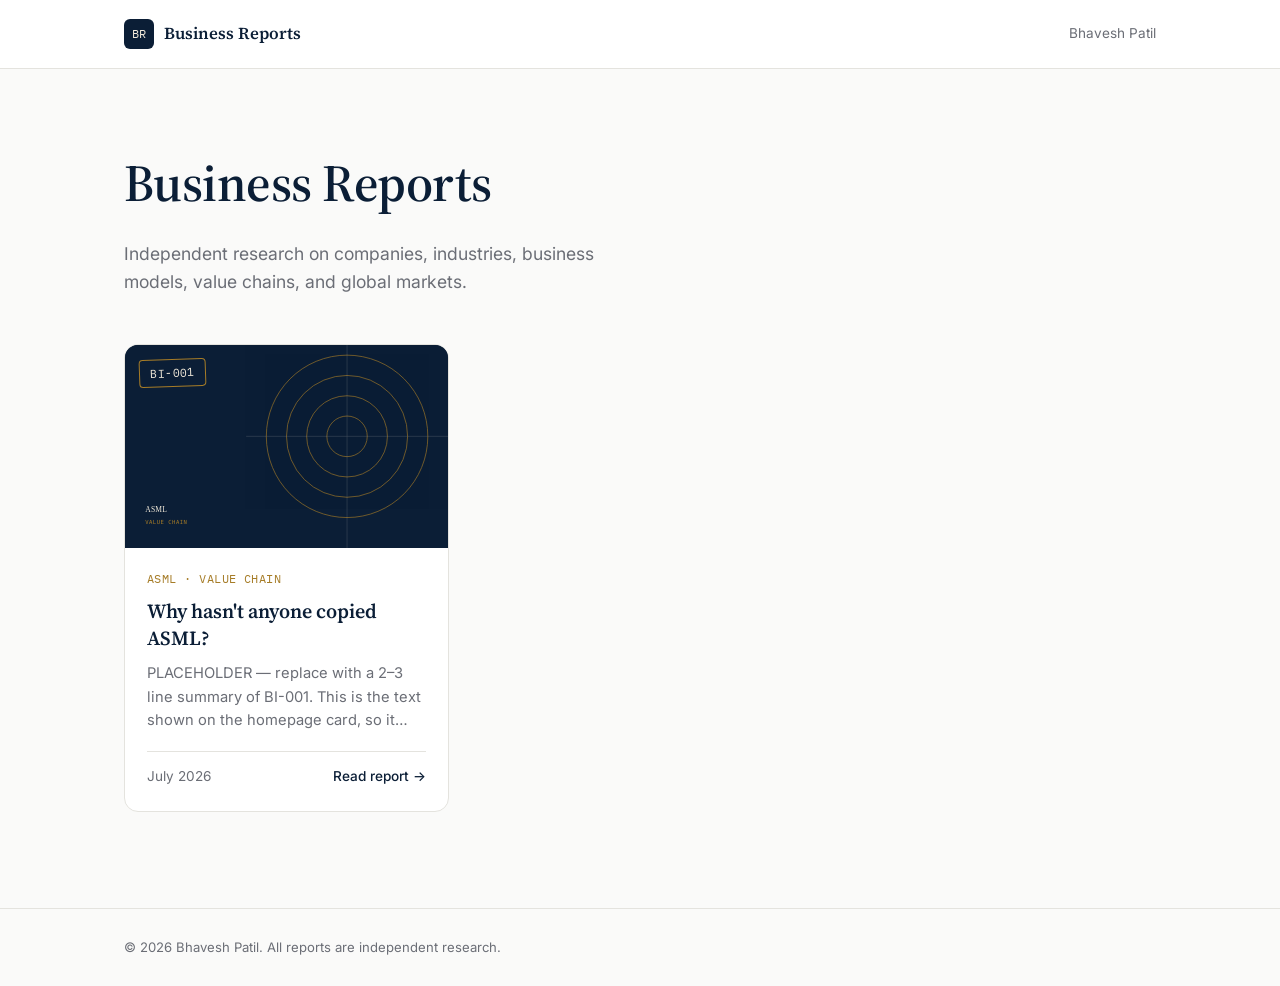
==== index.html @ 38dec007 "Initial commit - Business Reports website" ====
<!DOCTYPE html>
<html lang="en">
<head>
  <meta charset="UTF-8" />
  <meta name="viewport" content="width=device-width, initial-scale=1.0" />
  <title>Business Reports — Independent research by Bhavesh Patil</title>
  <meta name="description" content="Independent research on companies, industries, business models, value chains, and global markets." />
  <link rel="icon" type="image/svg+xml" href="assets/images/favicon.svg" />

  <link rel="preconnect" href="https://fonts.googleapis.com" />
  <link rel="preconnect" href="https://fonts.gstatic.com" crossorigin />
  <link href="https://fonts.googleapis.com/css2?family=Source+Serif+4:opsz,wght@8..60,400;8..60,600;8..60,700&family=Inter:wght@400;500;600&family=IBM+Plex+Mono:wght@500&display=swap" rel="stylesheet" />

  <link rel="stylesheet" href="style.css" />
</head>
<body>

  <header class="site-header">
    <div class="wrap site-header__inner">
      <a class="brand" href="index.html">
        <span class="brand__mark" aria-hidden="true">BR</span>
        <span class="brand__name">Business Reports</span>
      </a>
      <a class="brand__author" href="https://www.linkedin.com" target="_blank" rel="noopener">Bhavesh Patil</a>
    </div>
  </header>

  <main>
    <section class="hero">
      <div class="wrap">
        <h1 class="hero__title">Business Reports</h1>
        <p class="hero__tagline">Independent research on companies, industries, business models, value chains, and global markets.</p>
      </div>
    </section>

    <section class="reports">
      <div class="wrap">
        <p id="grid-state" class="state-message" role="status" hidden></p>
        <div id="report-grid" class="grid" aria-live="polite"></div>
      </div>
    </section>
  </main>

  <footer class="site-footer">
    <div class="wrap">
      <p>&copy; 2026 Bhavesh Patil. All reports are independent research.</p>
    </div>
  </footer>

  <noscript>
    <p class="wrap">This site needs JavaScript enabled to display reports.</p>
  </noscript>

  <script type="module" src="js/home.js"></script>
</body>
</html>
---- style.css ----
/* ==========================================================================
   Business Reports — Design System
   Palette:  navy (authority) + antique gold (accent, used sparingly)
   Type:     Source Serif 4 (headlines) / Inter (body & UI) / IBM Plex Mono (case-file data)
   Signature: the "stamp" badge — report IDs read like a case file number
   ========================================================================== */

:root {
  /* Color */
  --color-navy-900: #0b1e36;
  --color-navy-700: #14314f;
  --color-gold-600: #a67c27;
  --color-gold-100: #f4ecdc;
  --color-paper: #fafaf9;
  --color-surface: #ffffff;
  --color-ink: #17181a;
  --color-muted: #6b6e76;
  --color-line: #e4e3de;

  /* Type */
  --font-display: "Source Serif 4", Georgia, serif;
  --font-body: "Inter", -apple-system, BlinkMacSystemFont, "Segoe UI", sans-serif;
  --font-mono: "IBM Plex Mono", ui-monospace, Menlo, monospace;

  /* Layout */
  --wrap-max: 1080px;
  --radius: 10px;
  --radius-lg: 14px;
  --border: 1px solid var(--color-line);
}

/* ---- Reset ---- */
* {
  box-sizing: border-box;
}

html {
  -webkit-text-size-adjust: 100%;
}

body {
  margin: 0;
  background: var(--color-paper);
  color: var(--color-ink);
  font-family: var(--font-body);
  font-size: 16px;
  line-height: 1.6;
  -webkit-font-smoothing: antialiased;
}

img {
  max-width: 100%;
  display: block;
}

a {
  color: inherit;
  text-decoration: none;
}

ul {
  list-style: none;
  margin: 0;
  padding: 0;
}

h1, h2, h3 {
  font-family: var(--font-display);
  margin: 0;
  font-weight: 600;
  color: var(--color-navy-900);
}

p {
  margin: 0;
}

:focus-visible {
  outline: 2px solid var(--color-gold-600);
  outline-offset: 3px;
}

@media (prefers-reduced-motion: reduce) {
  * {
    animation-duration: 0.001ms !important;
    transition-duration: 0.001ms !important;
  }
}

.wrap {
  max-width: var(--wrap-max);
  margin: 0 auto;
  padding: 0 24px;
}

/* ---- Header ---- */
.site-header {
  border-bottom: var(--border);
  background: var(--color-surface);
}

.site-header__inner {
  display: flex;
  align-items: center;
  justify-content: space-between;
  height: 68px;
}

.brand {
  display: flex;
  align-items: center;
  gap: 10px;
}

.brand__mark {
  display: inline-flex;
  align-items: center;
  justify-content: center;
  width: 30px;
  height: 30px;
  border-radius: 6px;
  background: var(--color-navy-900);
  color: var(--color-gold-100);
  font-family: var(--font-mono);
  font-size: 12px;
  letter-spacing: 0.02em;
}

.brand__name {
  font-family: var(--font-display);
  font-weight: 600;
  font-size: 1.05rem;
  color: var(--color-navy-900);
}

.brand__author {
  font-size: 0.85rem;
  color: var(--color-muted);
  transition: color 0.15s ease;
}

.brand__author:hover {
  color: var(--color-navy-900);
}

/* ---- Hero ---- */
.hero {
  padding: 72px 0 48px;
}

.hero__title {
  font-size: clamp(2.25rem, 5vw, 3.25rem);
  letter-spacing: -0.01em;
  margin-bottom: 16px;
}

.hero__tagline {
  max-width: 46ch;
  font-size: 1.1rem;
  color: var(--color-muted);
}

/* ---- State messages (empty / error) ---- */
.state-message {
  color: var(--color-muted);
  padding: 32px 0;
  font-size: 0.95rem;
}

/* ---- Report grid & cards ---- */
.reports {
  padding-bottom: 96px;
}

.grid {
  display: grid;
  grid-template-columns: repeat(auto-fill, minmax(300px, 1fr));
  gap: 28px;
}

.card {
  border: var(--border);
  border-radius: var(--radius-lg);
  background: var(--color-surface);
  overflow: hidden;
  transition: border-color 0.15s ease, transform 0.15s ease;
}

.card:hover {
  border-color: var(--color-navy-700);
  transform: translateY(-2px);
}

.card__link {
  display: block;
}

.card__cover {
  position: relative;
  aspect-ratio: 16 / 10;
  background: var(--color-navy-900);
  overflow: hidden;
}

.card__cover img {
  width: 100%;
  height: 100%;
  object-fit: cover;
}

/* The "stamp" — the site's signature element. A case-file number,
   set in mono type on a navy tag, tilted slightly like something
   physically stamped onto a folder. Reused on the report page header. */
.stamp {
  position: absolute;
  top: 14px;
  left: 14px;
  display: inline-block;
  padding: 4px 10px;
  background: var(--color-navy-900);
  color: var(--color-gold-100);
  font-family: var(--font-mono);
  font-size: 0.72rem;
  letter-spacing: 0.04em;
  border-radius: 4px;
  border: 1px solid var(--color-gold-600);
  transform: rotate(-2deg);
}

.card__body {
  padding: 22px 22px 24px;
}

.card__meta {
  font-family: var(--font-mono);
  font-size: 0.72rem;
  letter-spacing: 0.04em;
  text-transform: uppercase;
  color: var(--color-gold-600);
  margin-bottom: 10px;
}

.card__title {
  font-size: 1.25rem;
  line-height: 1.35;
  margin-bottom: 10px;
}

.card__summary {
  color: var(--color-muted);
  font-size: 0.92rem;
  margin-bottom: 18px;
  display: -webkit-box;
  -webkit-line-clamp: 3;
  -webkit-box-orient: vertical;
  overflow: hidden;
}

.card__footer {
  display: flex;
  align-items: center;
  justify-content: space-between;
  border-top: var(--border);
  padding-top: 14px;
  font-size: 0.85rem;
}

.card__date {
  color: var(--color-muted);
}

.card__cta {
  color: var(--color-navy-900);
  font-weight: 500;
}

/* ---- Report page ---- */
.back-link {
  display: inline-block;
  margin: 32px 0 24px;
  color: var(--color-muted);
  font-size: 0.9rem;
}

.back-link:hover {
  color: var(--color-navy-900);
}

.report-page {
  max-width: 760px;
  padding-bottom: 96px;
}

.report-header {
  margin-bottom: 40px;
}

.report-header .stamp {
  position: static;
  transform: rotate(-2deg);
  margin-bottom: 18px;
}

.report-title {
  font-size: clamp(1.75rem, 4vw, 2.5rem);
  line-height: 1.3;
  margin-bottom: 24px;
}

.report-meta {
  display: flex;
  flex-wrap: wrap;
  gap: 20px 32px;
  border-top: var(--border);
  border-bottom: var(--border);
  padding: 16px 0;
}

.report-meta li {
  font-size: 0.9rem;
  color: var(--color-ink);
}

.report-meta__label {
  display: block;
  font-family: var(--font-mono);
  font-size: 0.68rem;
  letter-spacing: 0.05em;
  text-transform: uppercase;
  color: var(--color-muted);
  margin-bottom: 4px;
}

.report-section {
  margin-bottom: 44px;
}

.report-section__label {
  font-family: var(--font-mono);
  font-size: 0.78rem;
  letter-spacing: 0.04em;
  text-transform: uppercase;
  color: var(--color-gold-600);
  font-weight: 500;
  margin-bottom: 14px;
}

.report-summary {
  font-family: var(--font-display);
  font-size: 1.2rem;
  line-height: 1.6;
  color: var(--color-navy-900);
}

.report-lessons {
  background: var(--color-gold-100);
  border: 1px solid var(--color-gold-600);
  border-radius: var(--radius);
  padding: 24px 28px;
}

.report-lessons .report-section__label {
  color: var(--color-navy-900);
}

.report-lessons__list li {
  position: relative;
  padding-left: 20px;
  margin-bottom: 10px;
  font-size: 0.98rem;
}

.report-lessons__list li:last-child {
  margin-bottom: 0;
}

.report-lessons__list li::before {
  content: "";
  position: absolute;
  left: 0;
  top: 0.6em;
  width: 6px;
  height: 6px;
  border-radius: 50%;
  background: var(--color-gold-600);
}

.report-pdf__header {
  display: flex;
  align-items: center;
  justify-content: space-between;
  gap: 16px;
  margin-bottom: 14px;
}

.report-pdf__frame {
  border: var(--border);
  border-radius: var(--radius);
  overflow: hidden;
  background: var(--color-surface);
}

.report-pdf__frame iframe {
  width: 100%;
  height: 70vh;
  min-height: 420px;
  border: 0;
  display: block;
}

.button {
  display: inline-flex;
  align-items: center;
  gap: 8px;
  padding: 10px 18px;
  background: var(--color-navy-900);
  color: var(--color-paper);
  border-radius: 8px;
  font-size: 0.88rem;
  font-weight: 500;
  white-space: nowrap;
  transition: background 0.15s ease;
}

.button:hover {
  background: var(--color-navy-700);
}

/* ---- Footer ---- */
.site-footer {
  border-top: var(--border);
}

.site-footer .wrap {
  padding: 28px 24px;
  font-size: 0.82rem;
  color: var(--color-muted);
}

/* ---- Responsive ---- */
@media (max-width: 640px) {
  .site-header__inner {
    height: 60px;
  }

  .brand__author {
    display: none;
  }

  .hero {
    padding: 48px 0 32px;
  }

  .grid {
    grid-template-columns: 1fr;
  }

  .report-pdf__header {
    flex-direction: column;
    align-items: flex-start;
  }
}
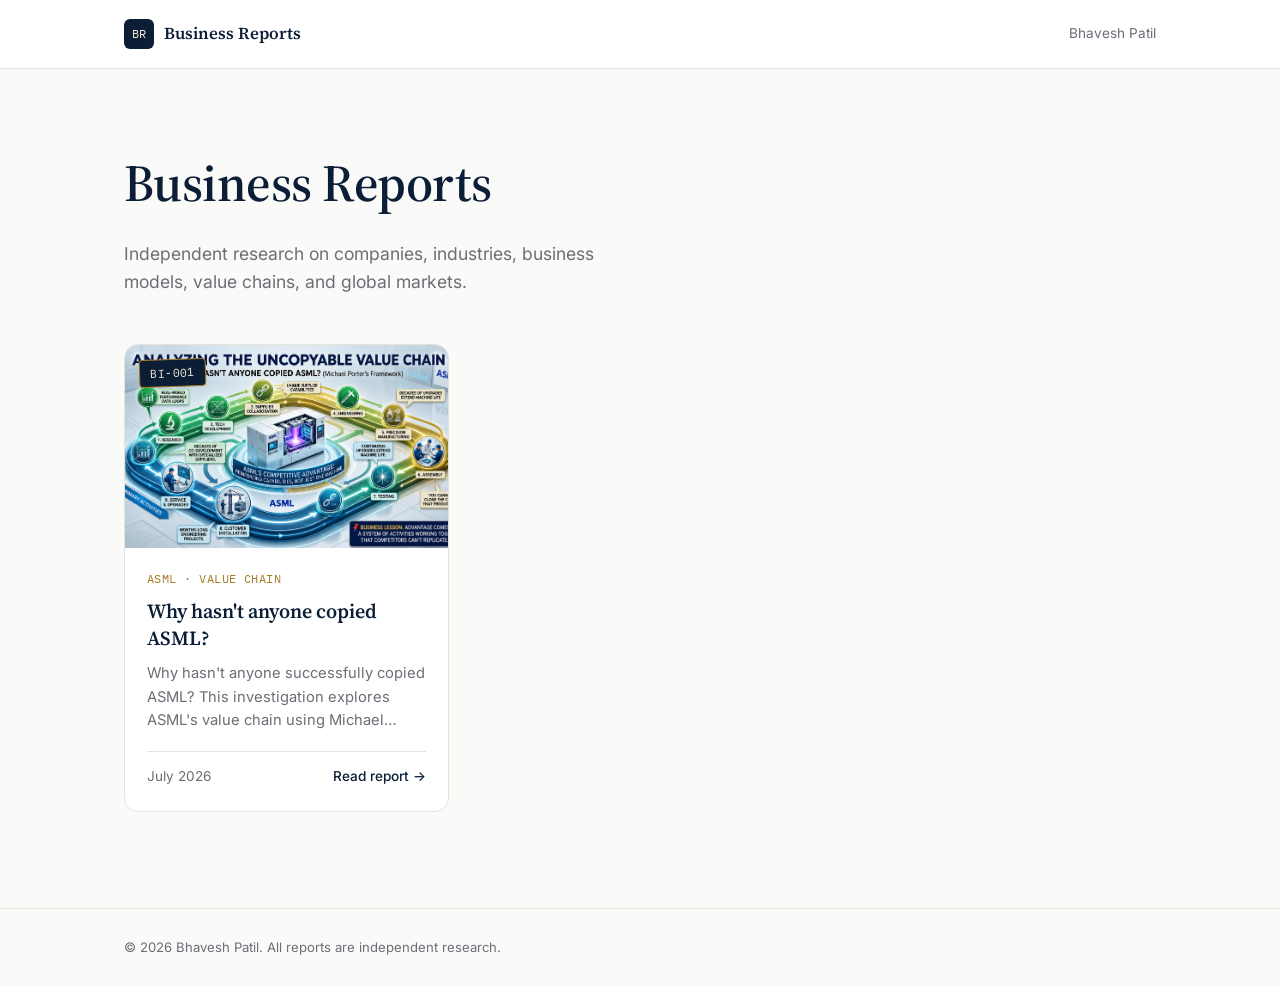
==== commit b3ac3552: "Update LinkedIn profile URL" ====
--- a/index.html
+++ b/index.html
@@ -21,7 +21,7 @@
         <span class="brand__mark" aria-hidden="true">BR</span>
         <span class="brand__name">Business Reports</span>
       </a>
-      <a class="brand__author" href="https://www.linkedin.com" target="_blank" rel="noopener">Bhavesh Patil</a>
+      <a class="brand__author" href="www.linkedin.com/in/bhaveshh-patill" target="_blank" rel="noopener">Bhavesh Patil</a>
     </div>
   </header>
 
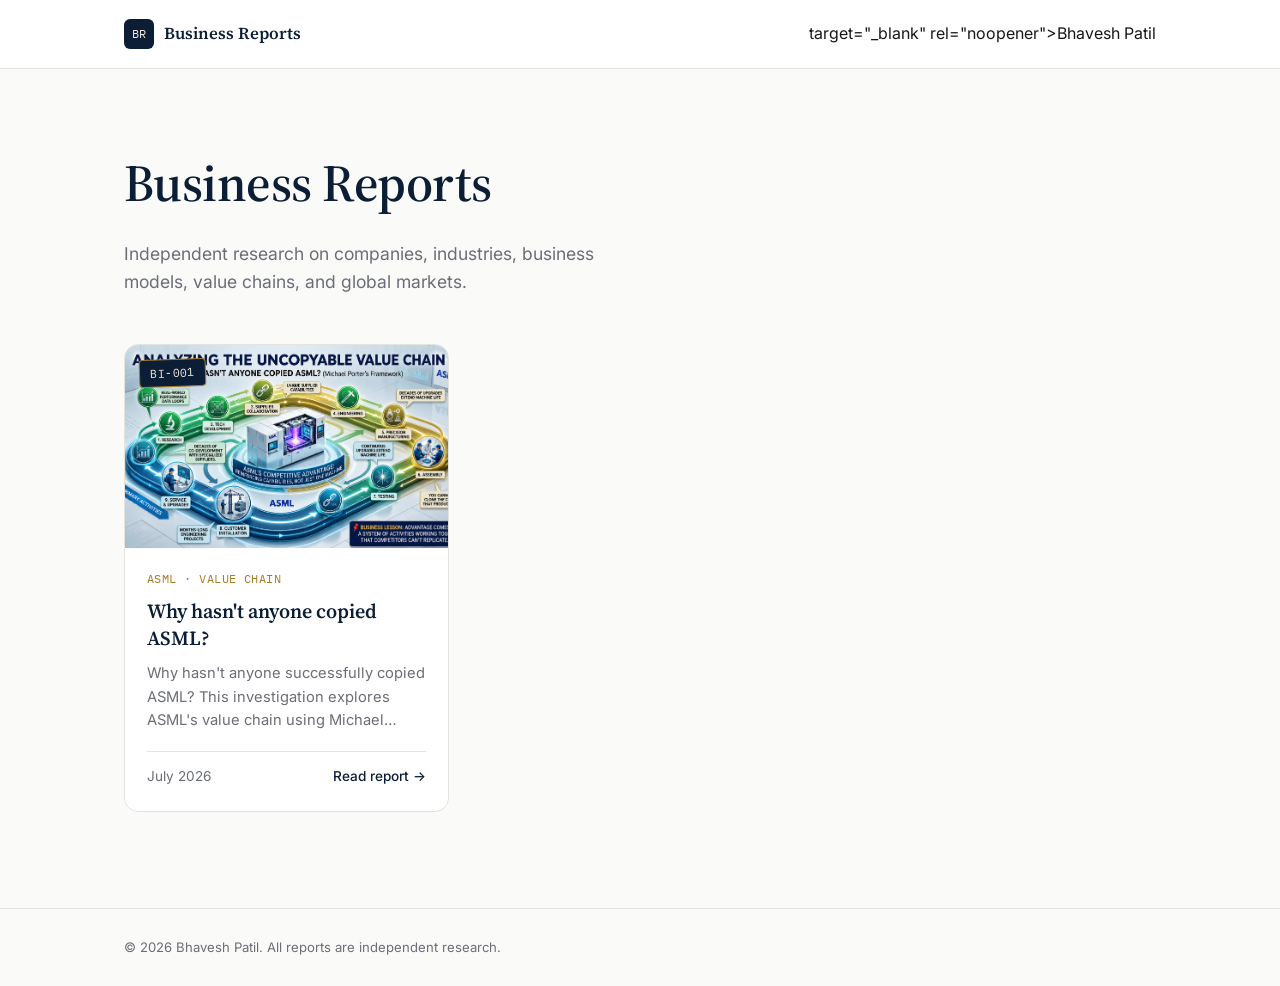
==== commit 1bdecc4e: "Update LinkedIn profile URL" ====
--- a/index.html
+++ b/index.html
@@ -21,7 +21,7 @@
         <span class="brand__mark" aria-hidden="true">BR</span>
         <span class="brand__name">Business Reports</span>
       </a>
-      <a class="brand__author" href="www.linkedin.com/in/bhaveshh-patill" target="_blank" rel="noopener">Bhavesh Patil</a>
+      <a class="brand__author" href="https://www.linkedin.com/in/bhaveshh-patill"></a> target="_blank" rel="noopener">Bhavesh Patil</a>
     </div>
   </header>
 
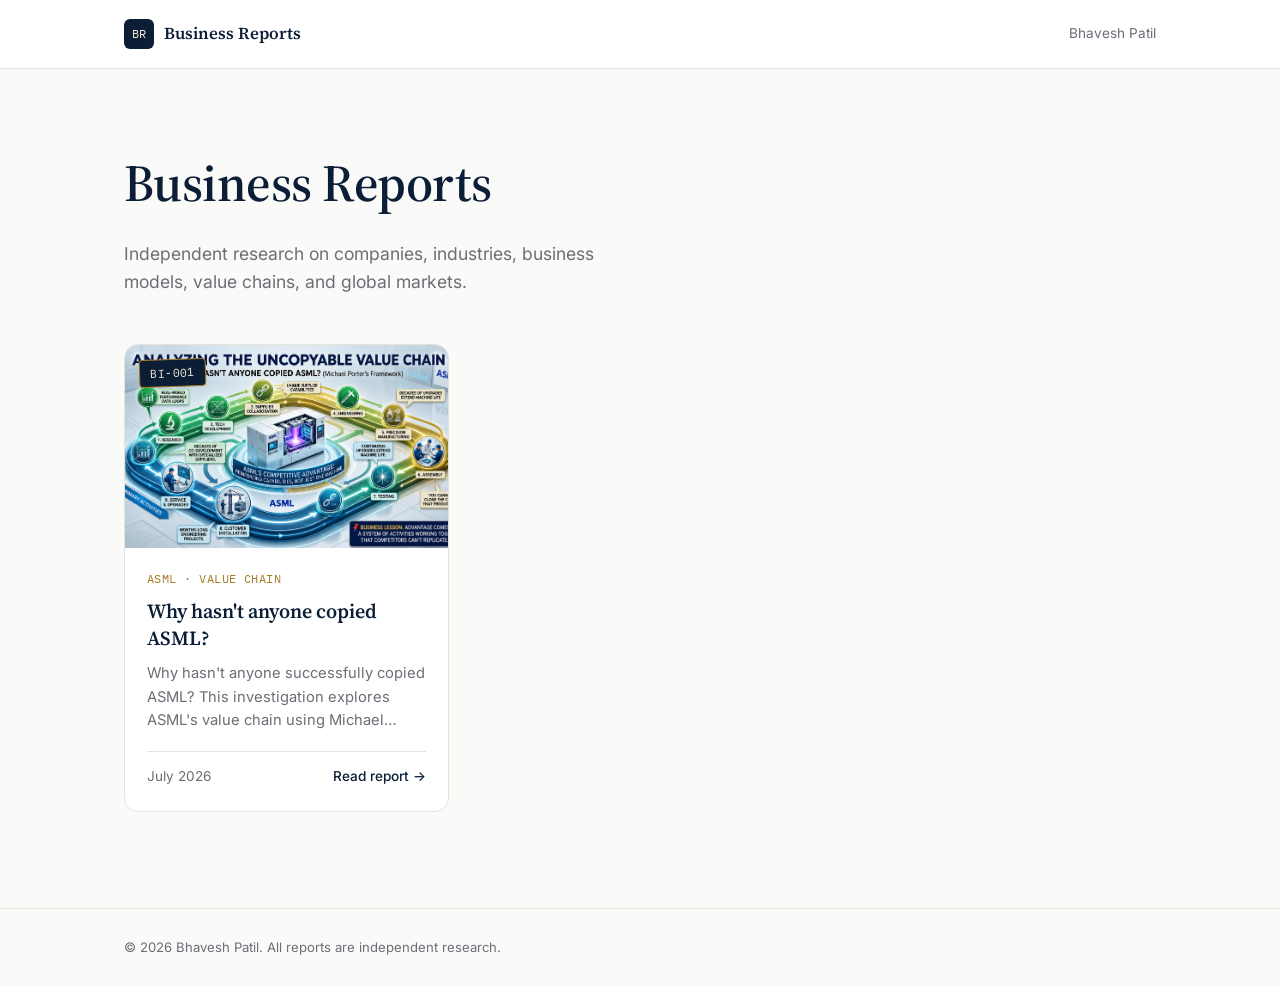
==== commit ad6ee6b4: "Update LinkedIn profile URL" ====
--- a/index.html
+++ b/index.html
@@ -15,15 +15,23 @@
 </head>
 <body>
 
-  <header class="site-header">
-    <div class="wrap site-header__inner">
-      <a class="brand" href="index.html">
-        <span class="brand__mark" aria-hidden="true">BR</span>
-        <span class="brand__name">Business Reports</span>
-      </a>
-      <a class="brand__author" href="https://www.linkedin.com/in/bhaveshh-patill"></a> target="_blank" rel="noopener">Bhavesh Patil</a>
-    </div>
-  </header>
+<header class="site-header">
+  <div class="wrap site-header__inner">
+    <a class="brand" href="index.html">
+      <span class="brand__mark" aria-hidden="true">BR</span>
+      <span class="brand__name">Business Reports</span>
+    </a>
+
+    <a
+      class="brand__author"
+      href="https://www.linkedin.com/in/bhaveshh-patill"
+      target="_blank"
+      rel="noopener noreferrer"
+    >
+      Bhavesh Patil
+    </a>
+  </div>
+</header>
 
   <main>
     <section class="hero">
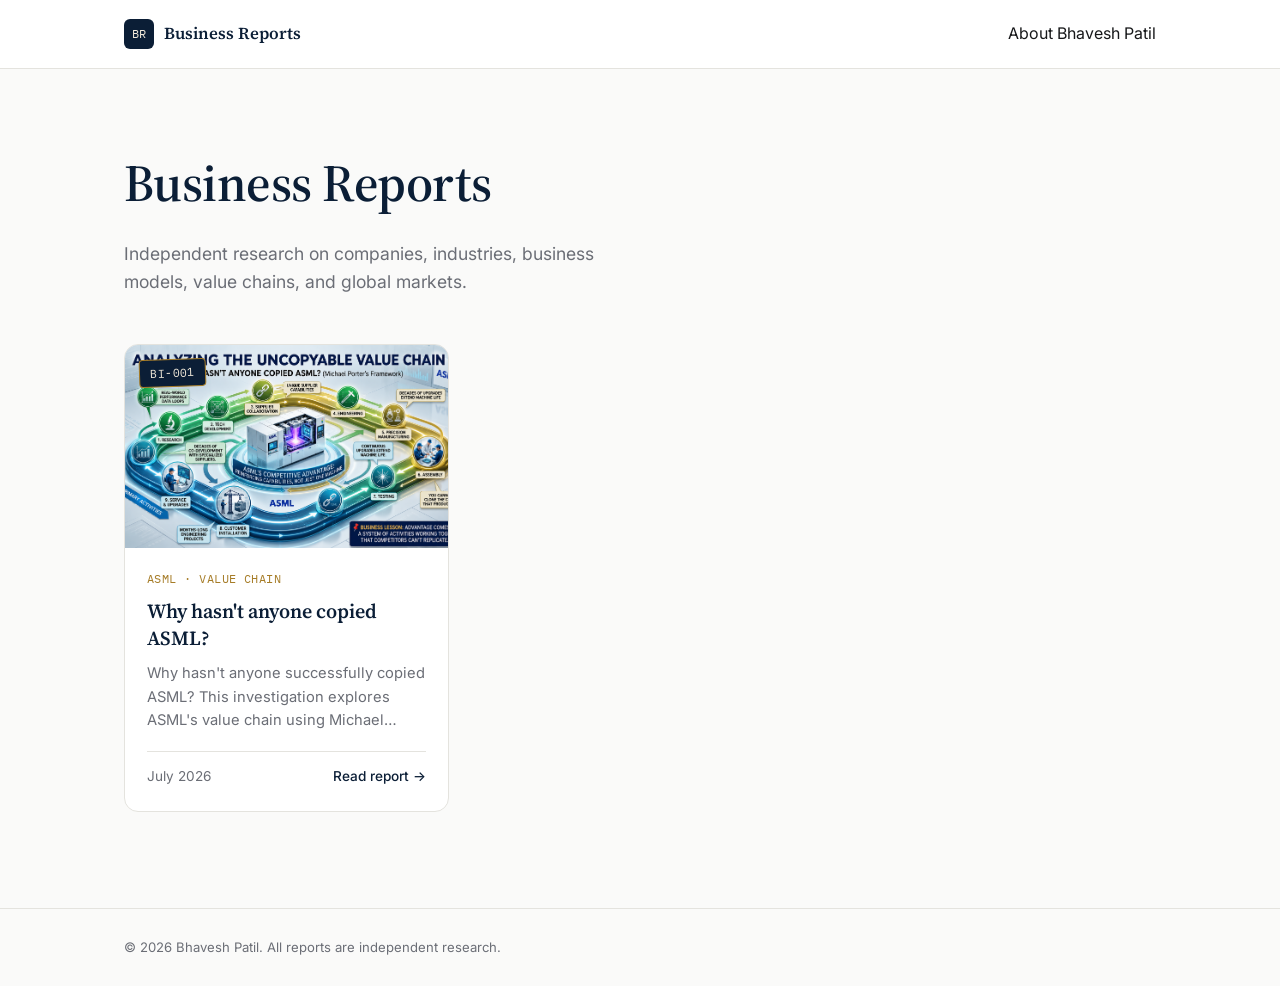
==== commit fbf8ac1d: "about section" ====
--- a/index.html
+++ b/index.html
@@ -17,19 +17,26 @@
 
 <header class="site-header">
   <div class="wrap site-header__inner">
+
     <a class="brand" href="index.html">
-      <span class="brand__mark" aria-hidden="true">BR</span>
+      <span class="brand__mark">BR</span>
       <span class="brand__name">Business Reports</span>
     </a>
 
-    <a
-      class="brand__author"
-      href="https://www.linkedin.com/in/bhaveshh-patill"
-      target="_blank"
-      rel="noopener noreferrer"
-    >
-      Bhavesh Patil
-    </a>
+    <nav class="site-nav">
+
+      <a href="about.html">About</a>
+
+      <a
+        href="https://www.linkedin.com/in/bhaveshh-patill"
+        target="_blank"
+        rel="noopener noreferrer"
+      >
+        Bhavesh Patil
+      </a>
+
+    </nav>
+
   </div>
 </header>
 
